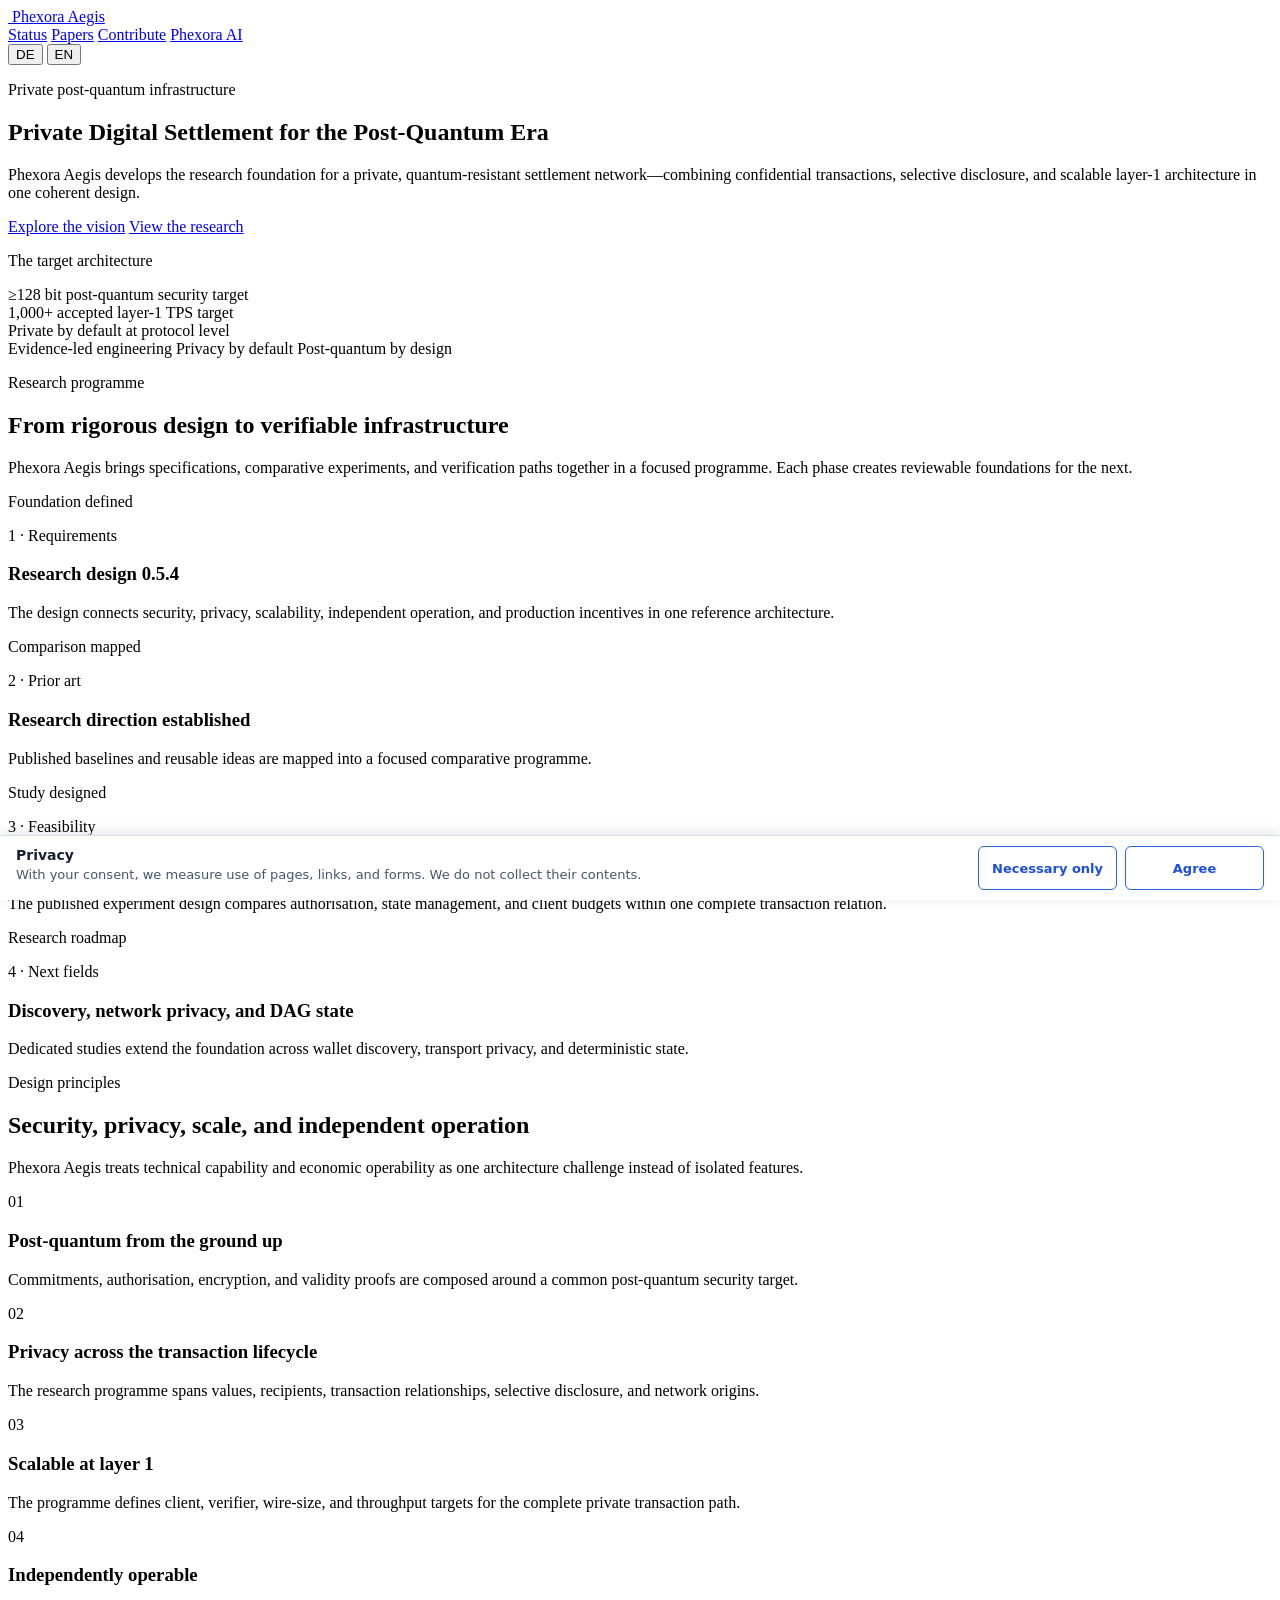
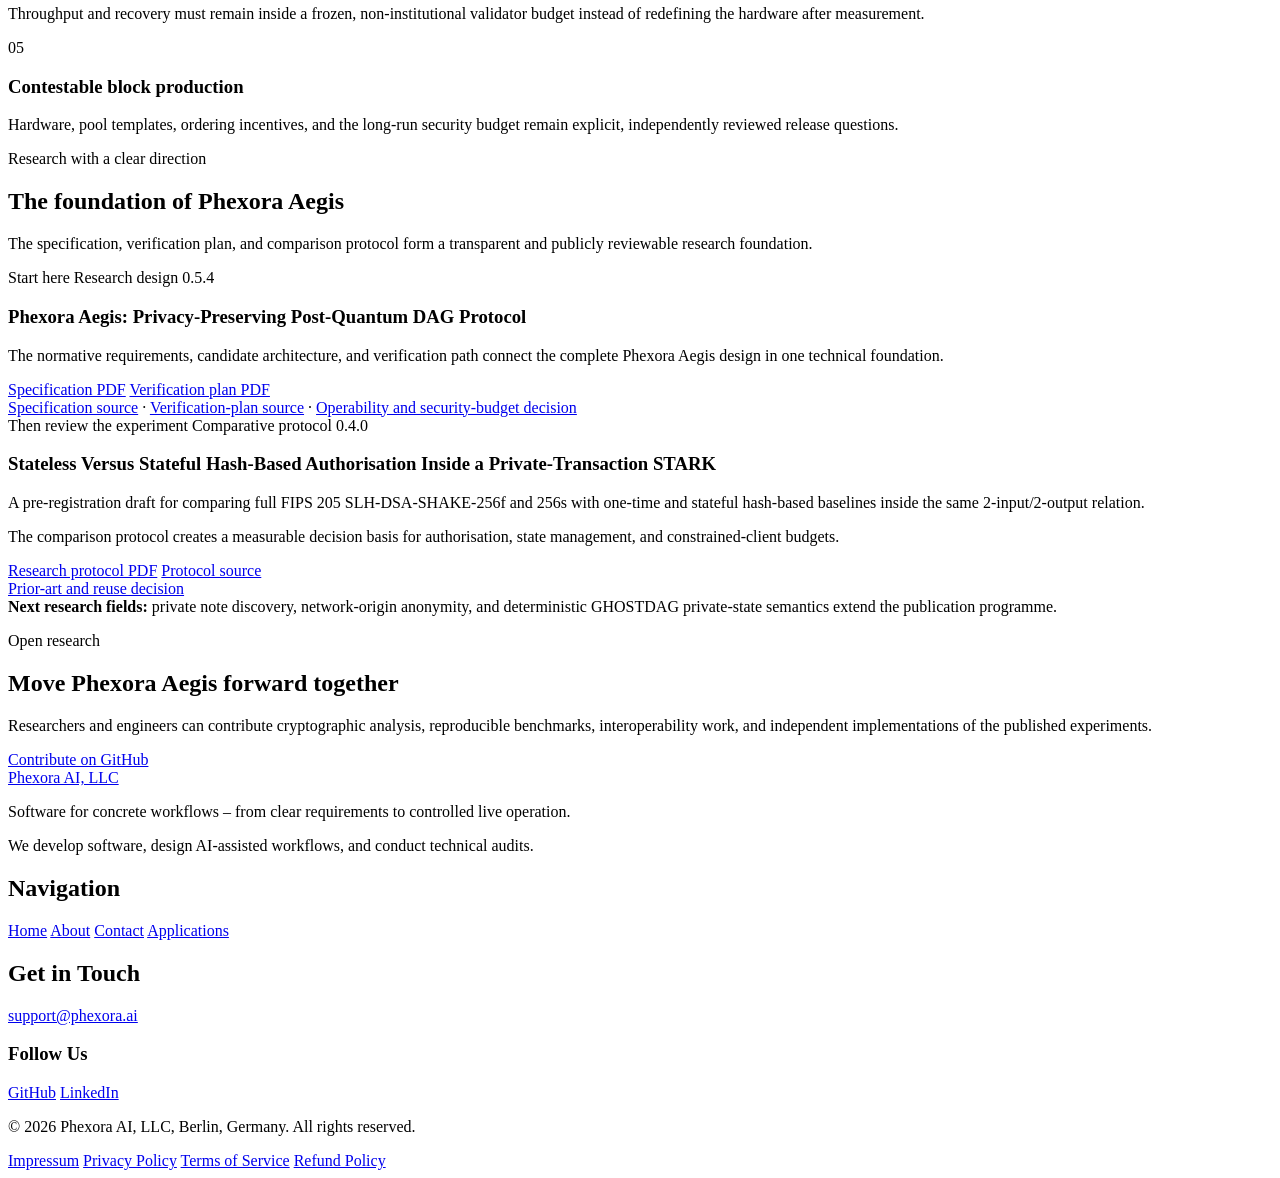
==== index.html @ d05abacc "feat(brand): rebrand research site to Phexora Aegis" ====
<!DOCTYPE html>
<html lang="en">
<head>
    <meta charset="UTF-8">
    <meta name="viewport" content="width=device-width, initial-scale=1.0">
    <meta name="description" content="Phexora Aegis develops the research foundation for private, post-quantum digital settlement with protocol-level privacy and scalable layer-1 architecture." data-i18n-content="home.metaDescription">
    <meta name="keywords" content="post-quantum, cryptography, zero-knowledge, privacy, STARK, GHOSTDAG">
    <meta name="author" content="Phexora AI">
    <title data-i18n="home.metaTitle">Phexora Aegis | Private Settlement for the Post-Quantum Era</title>
    <link rel="stylesheet" href="assets/css/style.css">
    <link rel="icon" type="image/svg+xml" href="assets/images/favicon.svg">
    <script src="assets/js/site-i18n.js" defer></script>
<script data-phexora-site-analytics="fc176b863055461690a4295c0f5f9d89">(function(){
const c={"endpoint":"https://phexorasitebuilder.phexora.ai/api/website-integrations/events","siteId":"fc176b863055461690a4295c0f5f9d89","trackingKey":"2e312d2f5462689ae85f721354bc5e1feb1964d117fce1aa24e7ab45f58d84e2"};
const consentKey='phexora-cookie-consent';
const sessionKey='phexora-website-session';
const attributionKey='phexora-website-attribution';
const attributionFields=['campaign','experiment_id','fbclid','gclid','msclkid','utm_campaign','utm_content','utm_medium','utm_source','utm_term'];
const consentVersion='1.0';
const externalConsentOwner=()=>typeof window.PHEXORA_ANALYTICS_ALLOWED==='boolean';
const exactKeys=(value,expected)=>Object.keys(value).sort().join(',')===expected;
const readStoredConsent=()=>{
  try{
    const raw=localStorage.getItem(consentKey);
    if(!raw)return null;
    const record=JSON.parse(raw);
    const preferences=record&&record.preferences;
    const valid=record&&typeof record==='object'&&!Array.isArray(record)
      &&exactKeys(record,'preferences,timestamp,version')
      &&record.version===consentVersion
      &&typeof record.timestamp==='string'&&!Number.isNaN(Date.parse(record.timestamp))
      &&preferences&&typeof preferences==='object'&&!Array.isArray(preferences)
      &&exactKeys(preferences,'analytics,functional,marketing,necessary')
      &&preferences.necessary===true
      &&['analytics','functional','marketing','necessary'].every(key=>typeof preferences[key]==='boolean');
    if(valid)return preferences.analytics;
    localStorage.removeItem(consentKey);
  }catch(error){return null}
  return null;
};
const allowed=()=>externalConsentOwner()?window.PHEXORA_ANALYTICS_ALLOWED===true:readStoredConsent()===true;
const id=()=>crypto.randomUUID?crypto.randomUUID():Date.now()+'-'+Math.random().toString(16).slice(2);
let memorySession='';
let memoryAttribution=null;
const session=()=>{
  if(memorySession)return memorySession;
  try{memorySession=sessionStorage.getItem(sessionKey)||''}catch(error){memorySession=''}
  if(!memorySession){
    memorySession=id();
    try{sessionStorage.setItem(sessionKey,memorySession)}catch(error){}
  }
  return memorySession;
};
const clearSession=()=>{
  memorySession='';
  memoryAttribution=null;
  try{sessionStorage.removeItem(sessionKey);sessionStorage.removeItem(attributionKey)}catch(error){}
};
const sessionAttribution=()=>{
  if(memoryAttribution!==null)return memoryAttribution;
  let stored={};
  try{
    const raw=sessionStorage.getItem(attributionKey);
    const parsed=raw?JSON.parse(raw):{};
    const valid=parsed&&typeof parsed==='object'&&!Array.isArray(parsed)
      &&Object.keys(parsed).every(key=>attributionFields.includes(key)&&typeof parsed[key]==='string'&&parsed[key].length>0&&parsed[key].length<=200);
    if(valid)stored=parsed;else sessionStorage.removeItem(attributionKey);
  }catch(error){stored={}}
  if(Object.keys(stored).length===0){
    const params=new URLSearchParams(location.search);
    const current={};
    attributionFields.forEach(key=>{
      const value=(params.get(key)||'').trim().slice(0,200);
      if(value)current[key]=value;
    });
    if(Object.keys(current).length>0){
      stored=current;
      try{sessionStorage.setItem(attributionKey,JSON.stringify(stored))}catch(error){}
    }
  }
  memoryAttribution=stored;
  return stored;
};
const eventAttribution=additional=>Object.assign({},sessionAttribution(),additional||{});
window.phexoraTrack=function(type,properties,additionalAttribution){
  if(!allowed())return false;
  fetch(c.endpoint,{method:'POST',mode:'no-cors',headers:{'Content-Type':'text/plain;charset=UTF-8'},body:JSON.stringify({site_id:c.siteId,tracking_key:c.trackingKey,event_id:id(),event_type:type,occurred_at:new Date().toISOString(),session_id:session(),page_url:location.href,referrer:document.referrer||'',attribution:eventAttribution(additionalAttribution),properties:properties||{}}),keepalive:true});
  return true;
};
let pageTracked=false;
const start=()=>{if(!pageTracked&&window.phexoraTrack('page_view',{}))pageTracked=true};
const labels=String(document.documentElement.lang||'').toLowerCase().startsWith('de')?{
  title:'Datenschutz',
  text:'Mit deiner Zustimmung messen wir die Nutzung von Seiten, Links und Formularen. Inhalte werden nicht erfasst.',
  reject:'Nur notwendige',
  accept:'Zustimmen',
  settings:'Cookie-Einstellungen',
  storageError:'Die Auswahl konnte nicht gespeichert werden. Analytics bleibt deaktiviert.'
}:{
  title:'Privacy',
  text:'With your consent, we measure use of pages, links, and forms. We do not collect their contents.',
  reject:'Necessary only',
  accept:'Agree',
  settings:'Cookie settings',
  storageError:'Your choice could not be saved. Analytics remains disabled.'
};
const elementId=value=>`phexora-${value}-${c.siteId}`;
const removeElement=value=>document.getElementById(elementId(value))?.remove();
const ensureStyles=()=>{
  if(document.getElementById(elementId('consent-style')))return;
  const style=document.createElement('style');
  style.id=elementId('consent-style');
  style.textContent='.phexora-consent{position:fixed;z-index:2147483647;font-family:system-ui,-apple-system,BlinkMacSystemFont,"Segoe UI",sans-serif;color:#172033}.phexora-consent-banner{left:0;right:0;bottom:0;padding:10px 16px;border-top:1px solid #d7deea;background:#fff;box-shadow:0 -2px 12px rgba(15,23,42,.12)}.phexora-consent-content{max-width:1280px;margin:0 auto;display:flex;align-items:center;justify-content:space-between;gap:18px}.phexora-consent-copy{min-width:0}.phexora-consent-title{display:block;margin:0 0 3px;font-size:14px}.phexora-consent-text{margin:0;font-size:13px;line-height:1.4;color:#475569}.phexora-consent-actions{display:grid;grid-template-columns:1fr 1fr;gap:8px;flex:0 0 auto}.phexora-consent button{min-height:44px;padding:8px 13px;border:1px solid #2563eb;border-radius:6px;background:#fff;color:#1d4ed8;font:inherit;font-size:13px;font-weight:600;cursor:pointer}.phexora-consent button:hover{background:#eff6ff}.phexora-consent-accept,.phexora-consent-reject{min-width:132px}.phexora-consent-status{margin:4px 0 0;color:#b91c1c;font-size:12px}.phexora-consent-settings{position:static!important;min-height:24px!important;padding:0!important;margin:0 0 0 10px!important;border:0!important;background:transparent!important;color:inherit!important;box-shadow:none!important;font-size:inherit!important;font-weight:inherit!important;text-decoration:underline}.phexora-consent-settings:hover{background:transparent!important;text-decoration:none}@media(max-width:700px){.phexora-consent-banner{max-height:45vh;overflow-y:auto;padding:9px 10px}.phexora-consent-content{display:block}.phexora-consent-title{display:none}.phexora-consent-text{font-size:12px;line-height:1.35}.phexora-consent-actions{margin-top:8px}.phexora-consent-actions button{width:100%;min-width:0;padding:7px 8px}}';
  document.head.appendChild(style);
};
const consentRecord=analytics=>({preferences:{necessary:true,functional:false,analytics,marketing:false},timestamp:new Date().toISOString(),version:consentVersion});
const renderSettingsButton=()=>{
  if(externalConsentOwner()||document.getElementById(elementId('consent-settings')))return;
  ensureStyles();
  const button=document.createElement('button');
  button.id=elementId('consent-settings');
  button.type='button';
  button.className='phexora-consent phexora-consent-settings';
  button.textContent=labels.settings;
  button.addEventListener('click',()=>{button.remove();renderBanner()});
  const settingsHost=document.querySelector('.footer-legal-links, footer .legal:last-of-type, footer')||document.body;
  settingsHost.appendChild(button);
};
const saveConsent=(analytics,status)=>{
  const record=consentRecord(analytics);
  try{localStorage.setItem(consentKey,JSON.stringify(record))}catch(error){status.textContent=labels.storageError;return false}
  if(!analytics)clearSession();
  window.dispatchEvent(new CustomEvent('cookieConsentUpdated',{detail:record}));
  removeElement('consent-banner');
  renderSettingsButton();
  return true;
};
function renderBanner(){
  if(externalConsentOwner()||document.getElementById(elementId('consent-banner')))return;
  ensureStyles();
  const banner=document.createElement('section');
  banner.id=elementId('consent-banner');
  banner.className='phexora-consent phexora-consent-banner';
  banner.setAttribute('role','dialog');
  banner.setAttribute('aria-label',labels.title);
  const title=document.createElement('strong');
  title.className='phexora-consent-title';
  title.textContent=labels.title;
  const text=document.createElement('p');
  text.className='phexora-consent-text';
  text.textContent=labels.text;
  const copy=document.createElement('div');
  copy.className='phexora-consent-copy';
  const status=document.createElement('p');
  status.className='phexora-consent-status';
  status.setAttribute('role','status');
  const actions=document.createElement('div');
  actions.className='phexora-consent-actions';
  const reject=document.createElement('button');
  reject.type='button';
  reject.className='phexora-consent-reject';
  reject.textContent=labels.reject;
  reject.addEventListener('click',()=>saveConsent(false,status));
  const accept=document.createElement('button');
  accept.type='button';
  accept.className='phexora-consent-accept';
  accept.textContent=labels.accept;
  accept.addEventListener('click',()=>saveConsent(true,status));
  actions.append(reject,accept);
  copy.append(title,text,status);
  const content=document.createElement('div');
  content.className='phexora-consent-content';
  content.append(copy,actions);
  banner.append(content);
  document.body.appendChild(banner);
}
const initializeConsentUi=()=>{
  if(externalConsentOwner()){
    if(!allowed())clearSession();
    return;
  }
  const storedConsent=readStoredConsent();
  if(storedConsent!==true)clearSession();
  if(storedConsent===null)renderBanner();else renderSettingsButton();
};
window.addEventListener('cookieConsentUpdated',()=>{if(allowed())start();else clearSession()});
window.addEventListener('openCookiePreferences',()=>{if(!externalConsentOwner()){removeElement('consent-settings');renderBanner()}});
window.phexoraSetAnalyticsConsent=enabled=>{
  if(typeof enabled!=='boolean')throw new TypeError('Analytics consent must be boolean');
  const status=document.createElement('span');
  return saveConsent(enabled,status);
};
const semanticCtaName=eventTarget=>{
  if(!(eventTarget instanceof Element))return '';
  const explicit=eventTarget.closest('[data-phexora-event]');
  if(explicit&&!explicit.closest('.phexora-consent'))return explicit.dataset.phexoraEvent||'';
  const link=eventTarget.closest('a[href]');
  if(!link||link.closest('.phexora-consent'))return '';
  const href=link.getAttribute('href')||'';
  if(/^mailto:/i.test(href))return 'contact_email';
  if(/^tel:/i.test(href))return 'contact_phone';
  let destination;
  try{destination=new URL(href,location.href)}catch(error){return ''}
  const intent=(destination.pathname+' '+destination.hash).toLowerCase();
  if(/(^|[\/#_-])(book|booking|schedule|appointment|termin|calendly)([\/#_-]|$)/.test(intent))return 'booking';
  if(/(^|[\/#_-])(contact|kontakt)([\/#_-]|$)/.test(intent))return 'contact';
  if(/(^|[\/#_-])(checkout|buy|purchase|order|kaufen|bestellen)([\/#_-]|$)/.test(intent))return 'checkout';
  if(/(^|[\/#_-])(signup|sign-up|register|registrieren)([\/#_-]|$)/.test(intent))return 'signup';
  if(/(^|[\/#_-])(pricing|plans|preise|tarife)([\/#_-]|$)/.test(intent))return 'pricing';
  if(/(^|[\/#_-])(demo|beratung)([\/#_-]|$)/.test(intent))return 'demo';
  return '';
};
const destinationAttribution=eventTarget=>{
  if(!(eventTarget instanceof Element))return {};
  const link=eventTarget.closest('a[href]');
  if(!link||link.closest('.phexora-consent'))return {};
  let destination;
  try{destination=new URL(link.getAttribute('href')||'',location.href)}catch(error){return {}}
  const attribution={};
  attributionFields.forEach(key=>{
    const value=(destination.searchParams.get(key)||'').trim().slice(0,200);
    if(value)attribution[key]=value;
  });
  return attribution;
};
document.addEventListener('click',event=>{
  const name=semanticCtaName(event.target);
  if(name)window.phexoraTrack('cta_click',{name},destinationAttribution(event.target));
});
document.addEventListener('focusin',event=>{
  const form=event.target instanceof Element?event.target.form:null;
  if(form&&!form.dataset.phexoraStarted&&window.phexoraTrack('form_start',{form:form.id||'form'}))form.dataset.phexoraStarted='1';
});
document.addEventListener('submit',event=>window.phexoraTrack('form_submit',{form:event.target.id||'form'}));
if(allowed())start();
if(document.readyState==='loading')document.addEventListener('DOMContentLoaded',initializeConsentUi,{once:true});else initializeConsentUi();
})();</script>
</head>
<body>
    <header>
        <nav class="navbar" aria-label="Primary navigation" data-i18n-aria-label="common.primaryNavigation">
            <a class="nav-brand" href="#top" aria-label="Phexora Aegis research home" data-i18n-aria-label="common.researchHome">
                <img class="logo" src="assets/images/favicon.svg" alt="">
                <span class="brand-text">Phexora Aegis</span>
            </a>
            <div class="nav-actions">
                <div class="nav-links">
                    <a href="#status" data-i18n="common.status">Status</a>
                    <a href="#papers" data-i18n="common.papers">Papers</a>
                    <a href="#contribute" data-i18n="common.contribute">Contribute</a>
                    <a href="https://phexora.ai" target="_blank" rel="noopener">Phexora AI</a>
                </div>
                <div class="language-switcher" role="group" aria-label="Language selection" data-i18n-aria-label="common.languageSelection">
                    <button class="language-option" type="button" data-language="de" aria-label="Deutsch" aria-pressed="false">DE</button>
                    <button class="language-option" type="button" data-language="en" aria-label="English" aria-pressed="true">EN</button>
                </div>
            </div>
        </nav>
    </header>

    <main id="top">
        <section class="hero">
            <div class="hero-content">
                <p class="research-label" data-i18n="home.heroLabel">Private post-quantum infrastructure</p>
                <h1 data-i18n="home.heroTitle">Private Digital Settlement for the Post-Quantum Era</h1>
                <p class="subtitle" data-i18n="home.heroSubtitle">
                    Phexora Aegis develops the research foundation for a private, quantum-resistant
                    settlement network—combining confidential transactions, selective disclosure,
                    and scalable layer-1 architecture in one coherent design.
                </p>
                <div class="hero-actions">
                    <a href="#status" class="btn btn-primary" data-phexora-event="research_status_open" data-i18n="home.statusCta">Explore the vision</a>
                    <a href="#papers" class="btn btn-secondary" data-i18n="home.papersCta">View the research</a>
                </div>
                <p class="target-label" data-i18n="home.targetLabel">The target architecture</p>
                <div class="hero-stats" aria-label="Phexora Aegis architecture targets" data-i18n-aria-label="home.targetsAria">
                    <div class="hero-stat">
                        <span class="stat-value">≥128</span>
                        <span class="stat-desc" data-i18n="home.bitsTarget">bit post-quantum security target</span>
                    </div>
                    <div class="hero-stat">
                        <span class="stat-value" data-i18n="home.tpsValue">1,000+</span>
                        <span class="stat-desc" data-i18n="home.tpsTarget">accepted layer-1 TPS target</span>
                    </div>
                    <div class="hero-stat">
                        <span class="stat-value" data-i18n="home.privacyValue">Private</span>
                        <span class="stat-desc" data-i18n="home.transparentTarget">by default at protocol level</span>
                    </div>
                </div>
                <div class="hero-badges" aria-label="Phexora Aegis design principles" data-i18n-aria-label="home.boundariesAria">
                    <span class="badge" data-i18n="home.badgeEvidence">Evidence-led engineering</span>
                    <span class="badge" data-i18n="home.badgePrivacy">Privacy by default</span>
                    <span class="badge" data-i18n="home.badgeNoFallback">Post-quantum by design</span>
                </div>
            </div>
        </section>

        <section id="status" class="status-section">
            <div class="section-heading">
                <p class="section-kicker" data-i18n="home.statusKicker">Research programme</p>
                <h2 data-i18n="home.statusTitle">From rigorous design to verifiable infrastructure</h2>
                <p data-i18n="home.statusDescription">
                    Phexora Aegis brings specifications, comparative experiments, and verification
                    paths together in a focused programme. Each phase creates reviewable
                    foundations for the next.
                </p>
            </div>
            <div class="status-grid">
                <article class="status-card">
                    <span class="status-chip documented" data-i18n="home.status1Chip">Foundation defined</span>
                    <p class="status-step" data-i18n="home.status1Step">1 · Requirements</p>
                    <h3 data-i18n="home.status1Title">Research design 0.5.4</h3>
                    <p data-i18n="home.status1Description">The design connects security, privacy, scalability, independent operation, and production incentives in one reference architecture.</p>
                </article>
                <article class="status-card">
                    <span class="status-chip documented" data-i18n="home.status2Chip">Comparison mapped</span>
                    <p class="status-step" data-i18n="home.status2Step">2 · Prior art</p>
                    <h3 data-i18n="home.status2Title">Research direction established</h3>
                    <p data-i18n="home.status2Description">Published baselines and reusable ideas are mapped into a focused comparative programme.</p>
                </article>
                <article class="status-card">
                    <span class="status-chip designed" data-i18n="home.status3Chip">Study designed</span>
                    <p class="status-step" data-i18n="home.status3Step">3 · Feasibility</p>
                    <h3 data-i18n="home.status3Title">T305 comparison study</h3>
                    <p data-i18n="home.status3Description">The published experiment design compares authorisation, state management, and client budgets within one complete transaction relation.</p>
                </article>
                <article class="status-card">
                    <span class="status-chip roadmap" data-i18n="home.status4Chip">Research roadmap</span>
                    <p class="status-step" data-i18n="home.status4Step">4 · Next fields</p>
                    <h3 data-i18n="home.status4Title">Discovery, network privacy, and DAG state</h3>
                    <p data-i18n="home.status4Description">Dedicated studies extend the foundation across wallet discovery, transport privacy, and deterministic state.</p>
                </article>
            </div>
        </section>

        <section class="requirements-section">
            <div class="section-heading">
                <p class="section-kicker" data-i18n="home.requirementsKicker">Design principles</p>
                <h2 data-i18n="home.requirementsTitle">Security, privacy, scale, and independent operation</h2>
                <p data-i18n="home.requirementsDescription">Phexora Aegis treats technical capability and economic operability as one architecture challenge instead of isolated features.</p>
            </div>
            <div class="requirements-grid">
                <article class="requirement-card">
                    <span class="requirement-number">01</span>
                    <h3 data-i18n="home.requirement1Title">Post-quantum from the ground up</h3>
                    <p data-i18n="home.requirement1Description">Commitments, authorisation, encryption, and validity proofs are composed around a common post-quantum security target.</p>
                </article>
                <article class="requirement-card">
                    <span class="requirement-number">02</span>
                    <h3 data-i18n="home.requirement2Title">Privacy across the transaction lifecycle</h3>
                    <p data-i18n="home.requirement2Description">The research programme spans values, recipients, transaction relationships, selective disclosure, and network origins.</p>
                </article>
                <article class="requirement-card">
                    <span class="requirement-number">03</span>
                    <h3 data-i18n="home.requirement3Title">Scalable at layer 1</h3>
                    <p data-i18n="home.requirement3Description">The programme defines client, verifier, wire-size, and throughput targets for the complete private transaction path.</p>
                </article>
                <article class="requirement-card">
                    <span class="requirement-number">04</span>
                    <h3 data-i18n="home.requirement4Title">Independently operable</h3>
                    <p data-i18n="home.requirement4Description">Throughput and recovery must remain inside a frozen, non-institutional validator budget instead of redefining the hardware after measurement.</p>
                </article>
                <article class="requirement-card">
                    <span class="requirement-number">05</span>
                    <h3 data-i18n="home.requirement5Title">Contestable block production</h3>
                    <p data-i18n="home.requirement5Description">Hardware, pool templates, ordering incentives, and the long-run security budget remain explicit, independently reviewed release questions.</p>
                </article>
            </div>
        </section>

        <section id="papers" class="papers-section">
            <div class="section-heading section-heading-left">
                <p class="section-kicker" data-i18n="home.publicationKicker">Research with a clear direction</p>
                <h2 data-i18n="home.publicationTitle">The foundation of Phexora Aegis</h2>
                <p data-i18n="home.publicationDescription">The specification, verification plan, and comparison protocol form a transparent and publicly reviewable research foundation.</p>
            </div>

            <article class="paper-card">
                <div class="paper-header">
                    <span class="paper-order" data-i18n="home.paper1Order">Start here</span>
                    <span class="paper-status" data-i18n="home.paper1Status">Research design 0.5.4</span>
                </div>
                <h3 data-i18n="home.paper1Title">Phexora Aegis: Privacy-Preserving Post-Quantum DAG Protocol</h3>
                <p class="paper-abstract" data-i18n="home.paper1Abstract">The normative requirements, candidate architecture, and verification path connect the complete Phexora Aegis design in one technical foundation.</p>
                <div class="paper-links">
                    <a href="papers/zkprivacy/zkprivacy-quantum-spec-v1.pdf" class="btn btn-primary" target="_blank" rel="noopener" data-phexora-event="specification_pdf_open" data-i18n="home.specificationPdf">Specification PDF</a>
                    <a href="papers/zkprivacy/zkprivacy-verification-guide.pdf" class="btn btn-secondary" target="_blank" rel="noopener" data-phexora-event="verification_plan_pdf_open" data-i18n="home.verificationPdf">Verification plan PDF</a>
                </div>
                <div class="paper-source">
                    <a href="papers/zkprivacy/zkprivacy-quantum-spec-v1.md" data-i18n="home.specificationSource">Specification source</a>
                    <span class="separator" aria-hidden="true">·</span>
                    <a href="papers/zkprivacy/zkprivacy-verification-guide.md" data-i18n="home.verificationSource">Verification-plan source</a>
                    <span class="separator" aria-hidden="true">·</span>
                    <a href="papers/zkprivacy/decisions/decentralisation-operability-security-budget-decision.md" data-i18n="home.operabilityDecision">Operability and security-budget decision</a>
                </div>
            </article>

            <article class="paper-card">
                <div class="paper-header">
                    <span class="paper-order" data-i18n="home.paper2Order">Then review the experiment</span>
                    <span class="paper-status" data-i18n="home.paper2Status">Comparative protocol 0.4.0</span>
                </div>
                <h3 data-i18n="home.paper2Title">Stateless Versus Stateful Hash-Based Authorisation Inside a Private-Transaction STARK</h3>
                <p class="paper-abstract" data-i18n="home.paper2Abstract">
                    A pre-registration draft for comparing full FIPS 205
                    SLH-DSA-SHAKE-256f and 256s with one-time and stateful hash-based baselines
                    inside the same 2-input/2-output relation.
                </p>
                <p class="paper-status-note" data-i18n="home.paper2Note">The comparison protocol creates a measurable decision basis for authorisation, state management, and constrained-client budgets.</p>
                <div class="paper-links">
                    <a href="papers/zkprivacy/quantum-private-transaction-feasibility.pdf" class="btn btn-primary" target="_blank" rel="noopener" data-phexora-event="research_protocol_pdf_open" data-i18n="home.researchProtocolPdf">Research protocol PDF</a>
                    <a href="papers/zkprivacy/quantum-private-transaction-feasibility.md" class="btn btn-secondary" data-i18n="home.protocolSource">Protocol source</a>
                </div>
                <div class="paper-source">
                    <a href="papers/zkprivacy/decisions/t305-prior-art-decision.md" data-i18n="home.priorArtDecision">Prior-art and reuse decision</a>
                </div>
            </article>

            <div class="planning-note">
                <strong data-i18n="home.planningLabel">Next research fields:</strong>
                <span data-i18n="home.planningText">private note discovery, network-origin anonymity, and deterministic GHOSTDAG private-state semantics extend the publication programme.</span>
            </div>
        </section>

        <section id="contribute" class="cta-section">
            <p class="section-kicker" data-i18n="home.contributeKicker">Open research</p>
            <h2 data-i18n="home.contributeTitle">Move Phexora Aegis forward together</h2>
            <p data-i18n="home.contributeDescription">
                Researchers and engineers can contribute cryptographic analysis,
                reproducible benchmarks, interoperability work, and independent
                implementations of the published experiments.
            </p>
            <a href="https://github.com/des1re10/Phexora-Aegis" class="btn btn-primary" target="_blank" rel="noopener" data-phexora-event="github_contribution_open" data-i18n="home.contributeCta">Contribute on GitHub</a>
        </section>
    </main>

    <footer class="site-footer" role="contentinfo">
        <div class="footer-container">
            <div class="footer-main">
                <section class="footer-company" aria-labelledby="footer-company-name">
                    <a class="footer-company-link" href="https://phexora.ai" target="_blank" rel="noopener">
                        <span class="footer-title" id="footer-company-name">Phexora AI, LLC</span>
                    </a>
                    <p class="footer-tagline" data-i18n="common.companyTagline">Software for concrete workflows – from clear requirements to controlled live operation.</p>
                    <p class="footer-description" data-i18n="common.companyDescription">We develop software, design AI-assisted workflows, and conduct technical audits.</p>
                </section>
                <nav class="footer-column" aria-labelledby="footer-navigation-heading">
                    <h2 class="footer-heading" id="footer-navigation-heading" data-i18n="common.footerNavigation">Navigation</h2>
                    <a href="https://phexora.ai" target="_blank" rel="noopener" data-i18n="common.home">Home</a>
                    <a href="https://phexora.ai/about" target="_blank" rel="noopener" data-i18n="common.about">About</a>
                    <a href="https://phexora.ai/contact" target="_blank" rel="noopener" data-i18n="common.contact">Contact</a>
                    <a href="https://phexora.ai/applications" target="_blank" rel="noopener" data-i18n="common.applications">Applications</a>
                </nav>
                <section class="footer-column" aria-labelledby="footer-contact-heading">
                    <h2 class="footer-heading" id="footer-contact-heading" data-i18n="common.getInTouch">Get in Touch</h2>
                    <a href="mailto:support@phexora.ai">support@phexora.ai</a>
                    <h3 class="footer-social-heading" data-i18n="common.followUs">Follow Us</h3>
                    <div class="footer-social-links">
                        <a href="https://github.com/des1re10" target="_blank" rel="noopener">GitHub</a>
                        <a href="https://linkedin.com/company/phexora-ai-llc" target="_blank" rel="noopener">LinkedIn</a>
                    </div>
                </section>
            </div>
            <div class="footer-divider"></div>
            <div class="footer-bottom">
                <p class="footer-copyright" data-i18n="common.copyright">© 2026 Phexora AI, LLC, Berlin, Germany. All rights reserved.</p>
                <div class="footer-legal-links">
                    <a href="https://phexora.ai/impressum" target="_blank" rel="noopener" data-i18n="common.imprint">Impressum</a>
                    <a href="https://phexora.ai/privacy" target="_blank" rel="noopener" data-i18n="common.privacy">Privacy Policy</a>
                    <a href="https://phexora.ai/terms" target="_blank" rel="noopener" data-i18n="common.terms">Terms of Service</a>
                    <a href="https://phexora.ai/refund-policy" target="_blank" rel="noopener" data-i18n="common.refundPolicy">Refund Policy</a>
                </div>
            </div>
        </div>
    </footer>
</body>
</html>
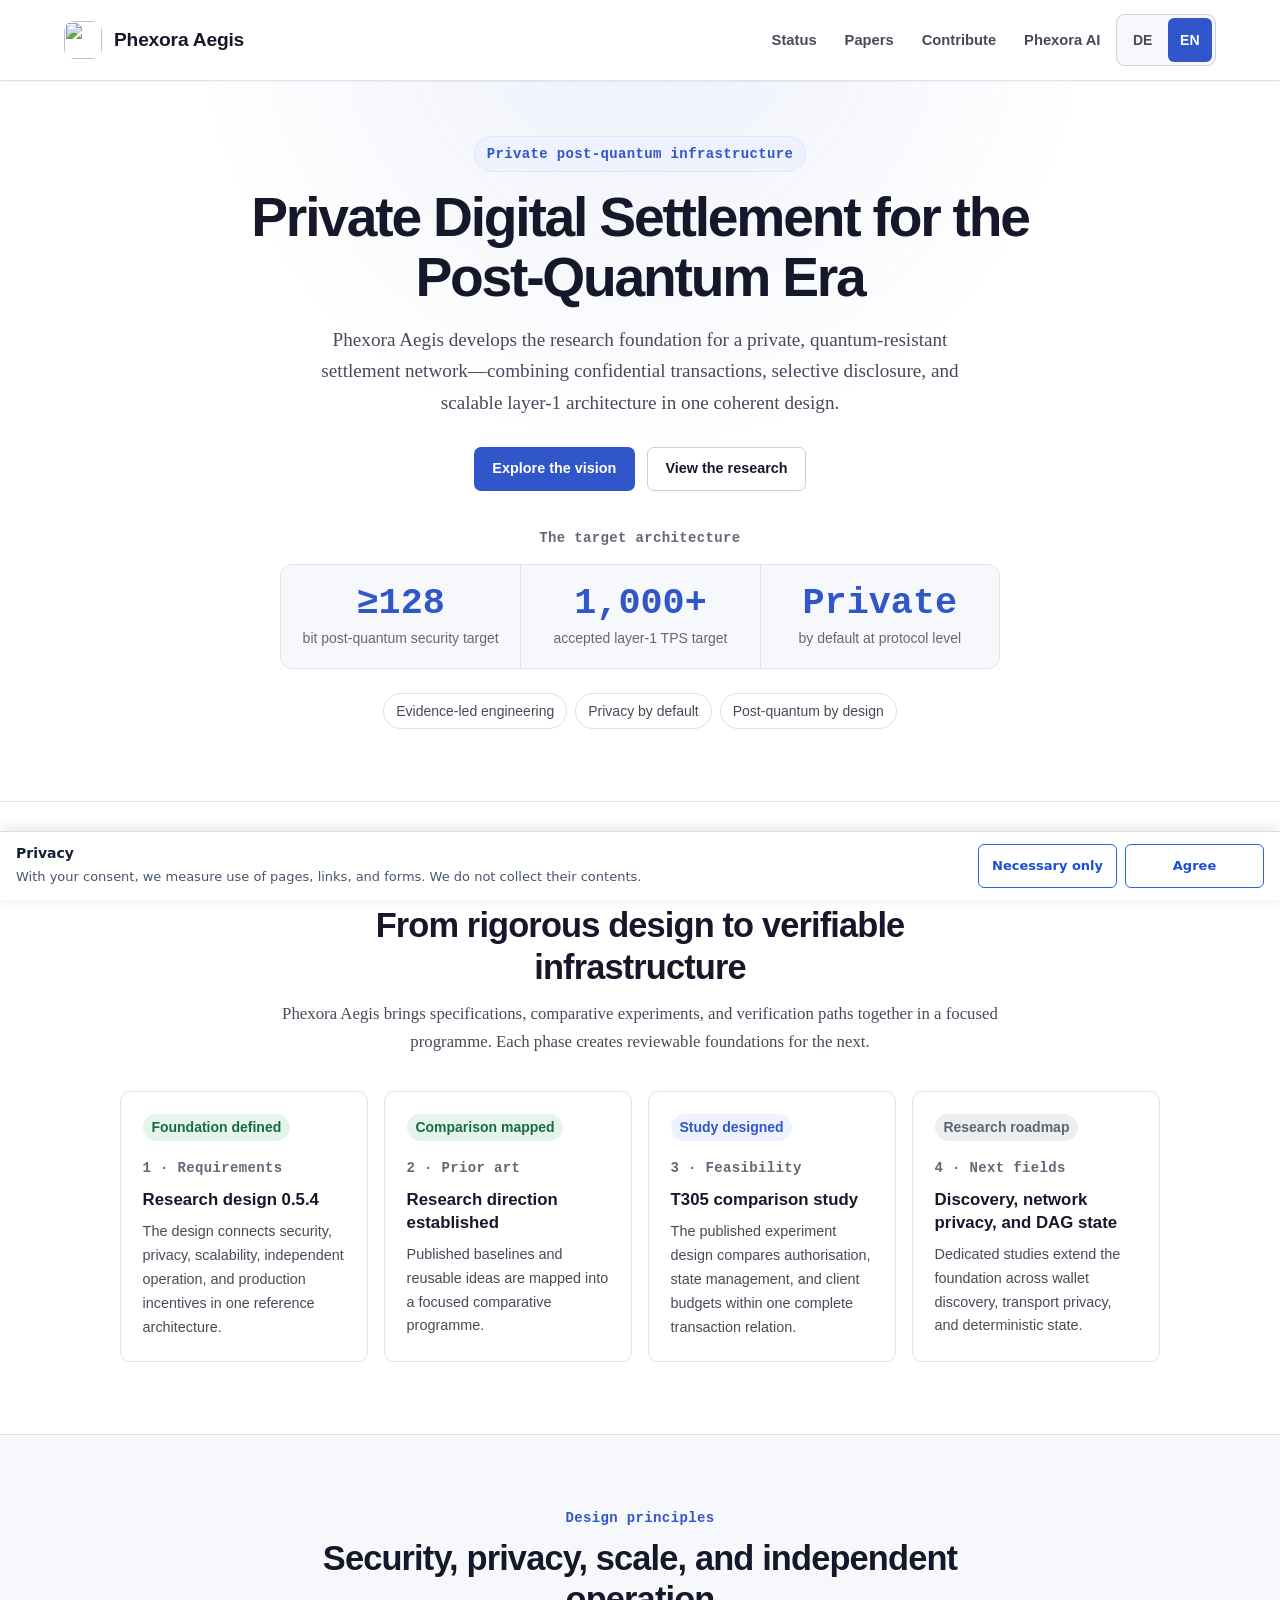
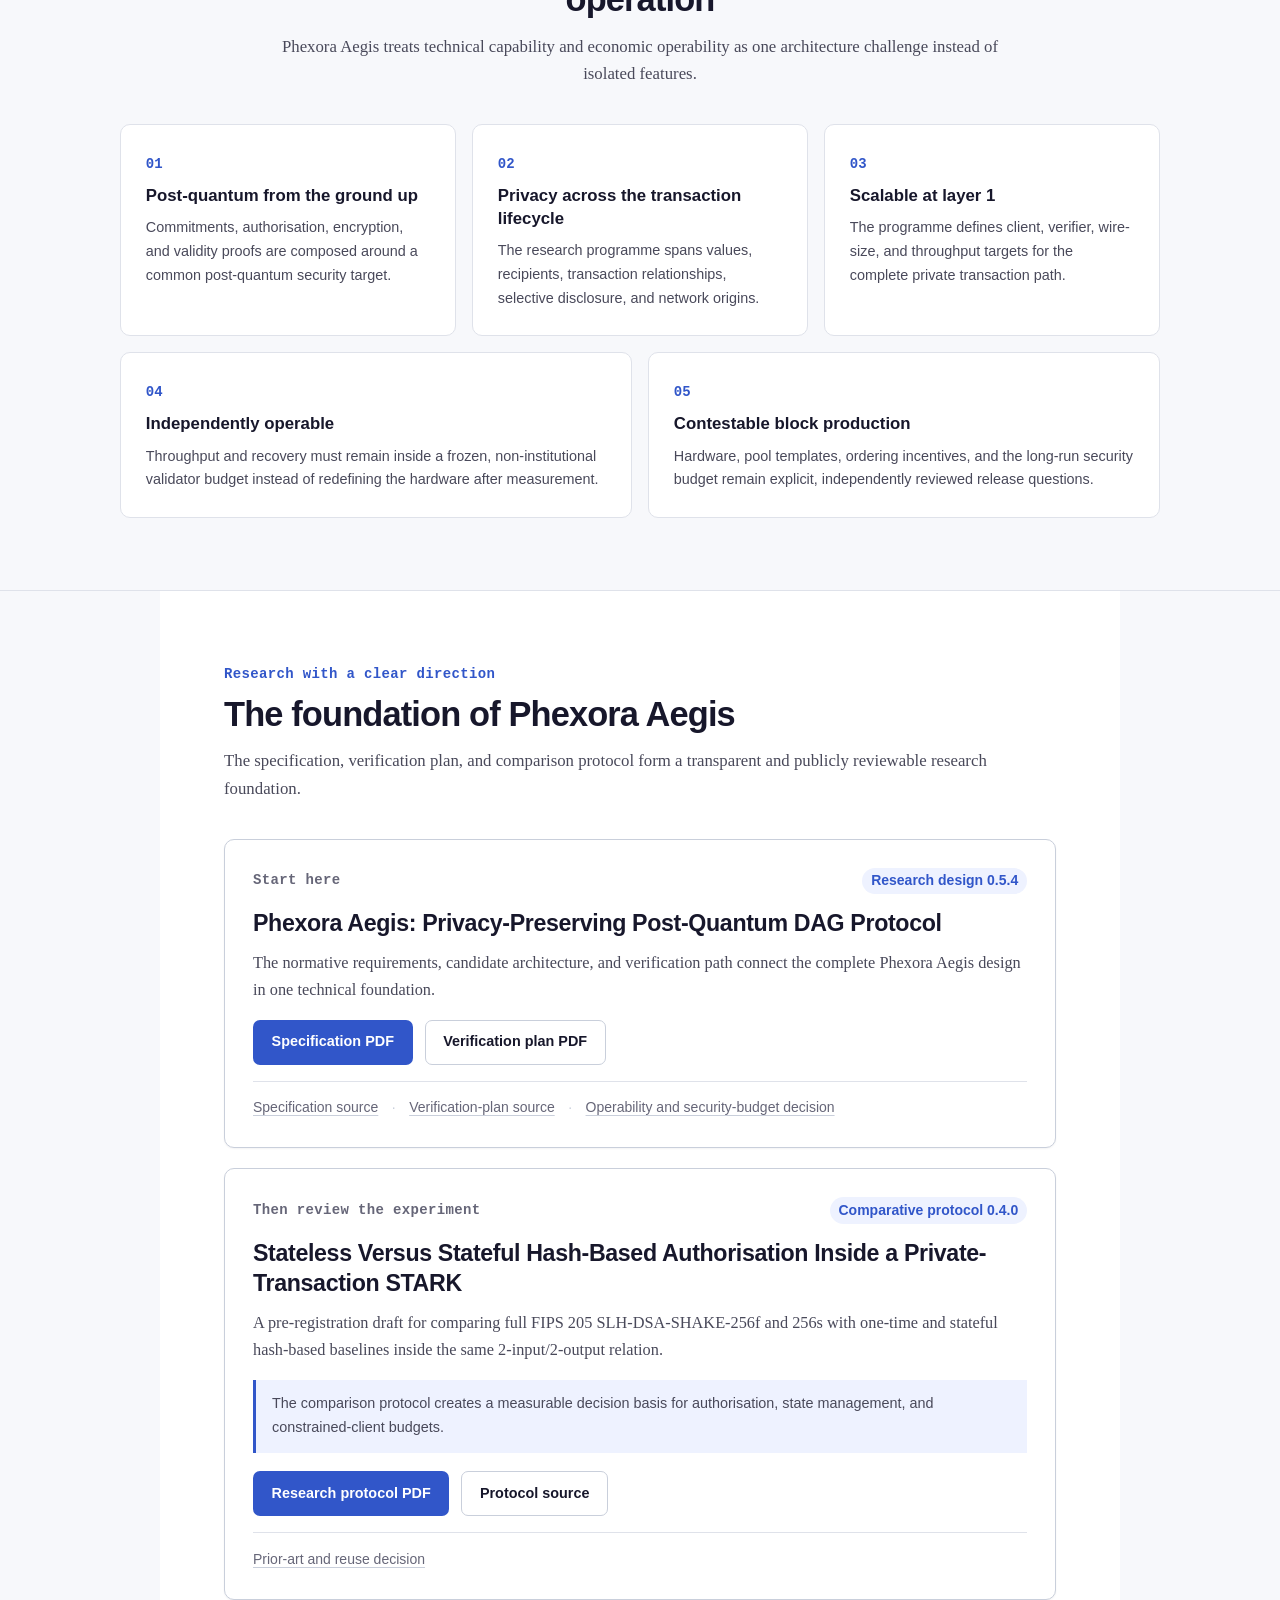
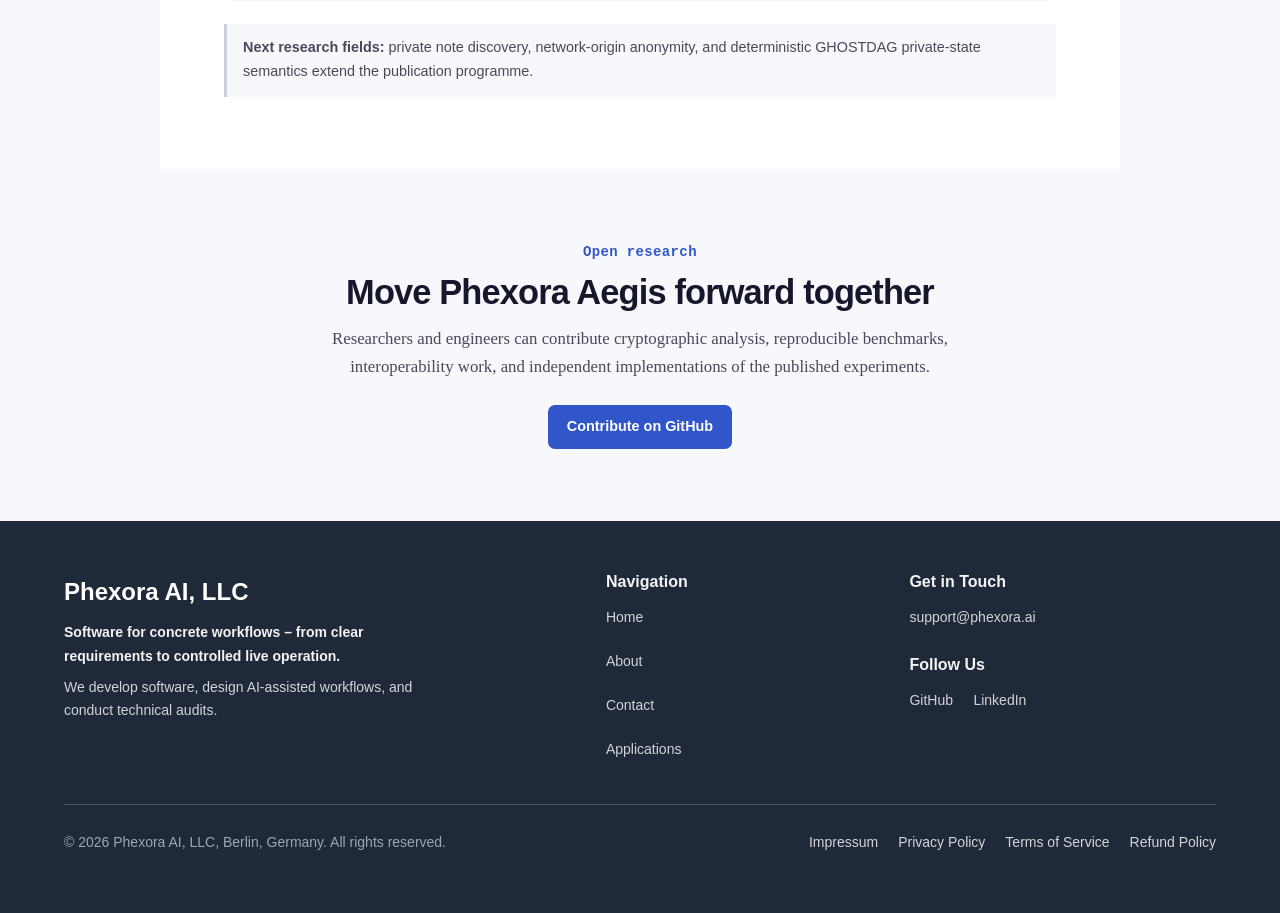
==== commit 7cdd556d: "fix(aegis): align local identity and repository links" ====
--- a/index.html
+++ b/index.html
@@ -430,7 +430,7 @@
                 reproducible benchmarks, interoperability work, and independent
                 implementations of the published experiments.
             </p>
-            <a href="https://github.com/des1re10/Phexora-Aegis" class="btn btn-primary" target="_blank" rel="noopener" data-phexora-event="github_contribution_open" data-i18n="home.contributeCta">Contribute on GitHub</a>
+            <a href="https://github.com/des1re10/Quantum" class="btn btn-primary" target="_blank" rel="noopener" data-phexora-event="github_contribution_open" data-i18n="home.contributeCta">Contribute on GitHub</a>
         </section>
     </main>
 
--- a/assets/css/style.css
+++ b/assets/css/style.css
@@ -0,0 +1,864 @@
+/* Phexora Aegis — static research landing page */
+
+:root {
+    --bg-primary: #ffffff;
+    --bg-secondary: #f7f8fb;
+    --bg-accent: #eef2ff;
+    --text-primary: #17172b;
+    --text-secondary: #49495a;
+    --text-muted: #666678;
+    --accent-primary: #3156c9;
+    --accent-dark: #203d99;
+    --accent-soft: #dfe7ff;
+    --border-color: #dfe2ea;
+    --border-strong: #c9cfdb;
+    --success: #176b45;
+    --neutral: #5d6472;
+    --focus-inner: #ffffff;
+    --focus-outer: #17172b;
+    --font-mono: "JetBrains Mono", "Fira Code", "Consolas", monospace;
+    --font-sans: "Inter", -apple-system, BlinkMacSystemFont, "Segoe UI", sans-serif;
+    --font-serif: "Crimson Pro", "Georgia", serif;
+    --shadow-sm: 0 1px 2px rgba(23, 23, 43, 0.05);
+    --shadow-md: 0 12px 28px rgba(23, 23, 43, 0.08);
+}
+
+* {
+    box-sizing: border-box;
+    margin: 0;
+    padding: 0;
+}
+
+html {
+    scroll-behavior: smooth;
+}
+
+body {
+    min-height: 100vh;
+    background: var(--bg-secondary);
+    color: var(--text-primary);
+    font-family: var(--font-sans);
+    line-height: 1.65;
+}
+
+section[id] {
+    scroll-margin-top: 5rem;
+}
+
+a:focus-visible {
+    outline: 3px solid var(--focus-inner);
+    outline-offset: 2px;
+    border-radius: 4px;
+    box-shadow: 0 0 0 7px var(--focus-outer);
+}
+
+.navbar {
+    position: fixed;
+    z-index: 1000;
+    top: 0;
+    display: flex;
+    align-items: center;
+    justify-content: space-between;
+    width: 100%;
+    padding: 0.85rem 5%;
+    border-bottom: 1px solid var(--border-color);
+    background: rgba(255, 255, 255, 0.96);
+    box-shadow: var(--shadow-sm);
+}
+
+.nav-brand {
+    display: inline-flex;
+    align-items: center;
+    gap: 0.75rem;
+    color: var(--text-primary);
+    text-decoration: none;
+}
+
+.logo {
+    flex: 0 0 auto;
+    width: 38px;
+    height: 38px;
+    border-radius: 10px;
+}
+
+.brand-text {
+    font-size: 1.2rem;
+    font-weight: 650;
+    letter-spacing: -0.01em;
+}
+
+.nav-actions {
+    display: flex;
+    align-items: center;
+    gap: 1rem;
+}
+
+.nav-links {
+    display: flex;
+    gap: 1.75rem;
+}
+
+.nav-links a {
+    display: inline-flex;
+    align-items: center;
+    min-height: 44px;
+    color: var(--text-secondary);
+    font-size: 0.92rem;
+    font-weight: 550;
+    text-decoration: none;
+    transition: color 0.2s ease;
+}
+
+.nav-links a:hover {
+    color: var(--accent-primary);
+}
+
+.nav-links a[aria-current="page"] {
+    color: var(--accent-primary);
+    text-decoration: underline;
+    text-decoration-thickness: 2px;
+    text-underline-offset: 0.35em;
+}
+
+.language-switcher {
+    display: inline-flex;
+    flex: 0 0 auto;
+    gap: 0.2rem;
+    padding: 0.2rem;
+    border: 1px solid var(--border-strong);
+    border-radius: 9px;
+    background: var(--bg-secondary);
+}
+
+.language-option {
+    min-width: 44px;
+    min-height: 44px;
+    padding: 0.35rem 0.55rem;
+    border: 0;
+    border-radius: 6px;
+    background: transparent;
+    color: var(--text-secondary);
+    font-family: var(--font-sans);
+    font-size: 0.875rem;
+    font-weight: 700;
+    cursor: pointer;
+}
+
+.language-option:hover {
+    color: var(--accent-primary);
+}
+
+.language-option.active {
+    background: var(--accent-primary);
+    color: white;
+}
+
+.language-option:focus-visible {
+    outline: 3px solid var(--focus-inner);
+    outline-offset: 2px;
+    box-shadow: 0 0 0 7px var(--focus-outer);
+}
+
+.hero {
+    padding: 8.5rem 5% 4.5rem;
+    border-bottom: 1px solid var(--border-color);
+    background:
+        radial-gradient(circle at 50% 0%, rgba(49, 86, 201, 0.09), transparent 44%),
+        var(--bg-primary);
+    text-align: center;
+}
+
+.hero-content {
+    max-width: 860px;
+    margin: 0 auto;
+}
+
+.research-label,
+.section-kicker,
+.target-label,
+.status-step,
+.paper-order {
+    color: var(--accent-primary);
+    font-family: var(--font-mono);
+    font-size: 0.875rem;
+    font-weight: 700;
+    letter-spacing: 0.025em;
+}
+
+.research-label {
+    display: inline-block;
+    margin-bottom: 1rem;
+    padding: 0.35rem 0.75rem;
+    border: 1px solid var(--accent-soft);
+    border-radius: 999px;
+    background: var(--bg-accent);
+}
+
+.hero h1 {
+    max-width: 780px;
+    margin: 0 auto 1rem;
+    font-size: clamp(2rem, 5vw, 3.45rem);
+    font-weight: 750;
+    letter-spacing: -0.04em;
+    line-height: 1.08;
+}
+
+.subtitle {
+    max-width: 690px;
+    margin: 0 auto 1.75rem;
+    color: var(--text-secondary);
+    font-family: var(--font-serif);
+    font-size: clamp(1.05rem, 2vw, 1.2rem);
+}
+
+.hero-actions,
+.paper-links {
+    display: flex;
+    flex-wrap: wrap;
+    gap: 0.75rem;
+}
+
+.hero-actions {
+    justify-content: center;
+    margin-bottom: 2.25rem;
+}
+
+.target-label {
+    margin-bottom: 0.85rem;
+    color: var(--text-muted);
+}
+
+.hero-stats {
+    display: grid;
+    grid-template-columns: repeat(3, minmax(0, 1fr));
+    max-width: 720px;
+    margin: 0 auto 1.5rem;
+    border: 1px solid var(--border-color);
+    border-radius: 12px;
+    background: var(--bg-secondary);
+}
+
+.hero-stat {
+    padding: 1.25rem 1rem;
+}
+
+.hero-stat + .hero-stat {
+    border-left: 1px solid var(--border-color);
+}
+
+.stat-value {
+    display: block;
+    color: var(--accent-primary);
+    font-family: var(--font-mono);
+    font-size: clamp(1.65rem, 4vw, 2.3rem);
+    font-weight: 750;
+    line-height: 1;
+}
+
+.stat-desc {
+    display: block;
+    margin-top: 0.45rem;
+    color: var(--text-muted);
+    font-size: 0.875rem;
+    line-height: 1.35;
+}
+
+.hero-badges {
+    display: flex;
+    flex-wrap: wrap;
+    justify-content: center;
+    gap: 0.5rem;
+}
+
+.badge {
+    padding: 0.35rem 0.75rem;
+    border: 1px solid var(--border-color);
+    border-radius: 999px;
+    background: white;
+    color: var(--text-secondary);
+    font-size: 0.875rem;
+}
+
+.status-section,
+.requirements-section,
+.papers-section,
+.cta-section {
+    padding: 4.5rem 5%;
+}
+
+.status-section,
+.papers-section {
+    background: var(--bg-primary);
+}
+
+.requirements-section {
+    border-top: 1px solid var(--border-color);
+    border-bottom: 1px solid var(--border-color);
+    background: var(--bg-secondary);
+}
+
+.section-heading {
+    max-width: 720px;
+    margin: 0 auto 2.25rem;
+    text-align: center;
+}
+
+.section-heading-left {
+    max-width: none;
+    text-align: left;
+}
+
+.section-kicker {
+    margin-bottom: 0.5rem;
+}
+
+.section-heading h2,
+.cta-section h2 {
+    margin-bottom: 0.75rem;
+    font-size: clamp(1.65rem, 3vw, 2.15rem);
+    letter-spacing: -0.025em;
+    line-height: 1.2;
+}
+
+.section-heading p:not(.section-kicker),
+.cta-section > p:not(.section-kicker) {
+    color: var(--text-secondary);
+    font-family: var(--font-serif);
+    font-size: 1.05rem;
+}
+
+.status-grid,
+.requirements-grid {
+    display: grid;
+    max-width: 1040px;
+    margin: 0 auto;
+    gap: 1rem;
+}
+
+.status-grid {
+    grid-template-columns: repeat(4, minmax(0, 1fr));
+}
+
+.requirements-grid {
+    display: flex;
+    flex-wrap: wrap;
+}
+
+.requirements-grid > .requirement-card {
+    flex: 1 1 280px;
+}
+
+.status-card,
+.requirement-card {
+    border: 1px solid var(--border-color);
+    border-radius: 10px;
+    background: white;
+}
+
+.status-card {
+    padding: 1.35rem;
+}
+
+.status-card h3,
+.requirement-card h3 {
+    margin: 0.55rem 0;
+    font-size: 1.05rem;
+    line-height: 1.35;
+}
+
+.status-card p:last-child,
+.requirement-card p {
+    color: var(--text-secondary);
+    font-size: 0.9rem;
+}
+
+.status-chip,
+.paper-status {
+    display: inline-block;
+    padding: 0.22rem 0.55rem;
+    border-radius: 999px;
+    font-size: 0.875rem;
+    font-weight: 700;
+    line-height: 1.4;
+}
+
+.status-chip.documented {
+    background: #e5f5ec;
+    color: var(--success);
+}
+
+.status-chip.designed {
+    background: var(--bg-accent);
+    color: var(--accent-primary);
+}
+
+.status-chip.roadmap {
+    background: #eceef2;
+    color: var(--neutral);
+}
+
+.status-step {
+    margin-top: 1rem;
+    color: var(--text-muted);
+    font-size: 0.875rem;
+}
+
+.requirement-card {
+    position: relative;
+    overflow: hidden;
+    padding: 1.55rem;
+}
+
+.requirement-number {
+    color: var(--accent-primary);
+    font-family: var(--font-mono);
+    font-size: 0.875rem;
+    font-weight: 700;
+}
+
+.papers-section {
+    max-width: 960px;
+    margin: 0 auto;
+}
+
+.paper-card {
+    margin-bottom: 1.25rem;
+    padding: 1.75rem;
+    border: 1px solid var(--border-strong);
+    border-radius: 10px;
+    background: var(--bg-primary);
+    box-shadow: var(--shadow-sm);
+}
+
+.paper-header {
+    display: flex;
+    align-items: center;
+    justify-content: space-between;
+    gap: 0.75rem;
+    margin-bottom: 0.85rem;
+}
+
+.paper-order {
+    color: var(--text-muted);
+}
+
+.paper-status {
+    background: var(--bg-accent);
+    color: var(--accent-primary);
+}
+
+.paper-card h3 {
+    margin-bottom: 0.75rem;
+    font-size: clamp(1.2rem, 3vw, 1.45rem);
+    letter-spacing: -0.015em;
+    line-height: 1.3;
+}
+
+.paper-abstract {
+    margin-bottom: 1rem;
+    color: var(--text-secondary);
+    font-family: var(--font-serif);
+    font-size: 1.02rem;
+}
+
+.paper-status-note,
+.planning-note {
+    margin-bottom: 1.15rem;
+    padding: 0.8rem 1rem;
+    border-left: 3px solid var(--accent-primary);
+    background: var(--bg-accent);
+    color: var(--text-secondary);
+    font-size: 0.9rem;
+}
+
+.paper-source {
+    margin-top: 1rem;
+    padding-top: 0.9rem;
+    border-top: 1px solid var(--border-color);
+    font-size: 0.875rem;
+}
+
+.paper-source a {
+    color: var(--text-muted);
+    text-decoration-color: var(--border-strong);
+    text-underline-offset: 0.2em;
+}
+
+.paper-source a:hover {
+    color: var(--accent-primary);
+}
+
+.separator {
+    margin: 0 0.6rem;
+    color: var(--border-strong);
+}
+
+.planning-note {
+    margin: 1.5rem 0 0;
+    border-left-color: var(--border-strong);
+    background: var(--bg-secondary);
+}
+
+.btn {
+    display: inline-flex;
+    align-items: center;
+    justify-content: center;
+    min-height: 44px;
+    padding: 0.6rem 1.1rem;
+    border: 1px solid transparent;
+    border-radius: 7px;
+    font-size: 0.9rem;
+    font-weight: 650;
+    text-decoration: none;
+    transition: background-color 0.2s ease, border-color 0.2s ease, color 0.2s ease;
+}
+
+.btn-primary {
+    background: var(--accent-primary);
+    color: white;
+}
+
+.btn-primary:hover {
+    background: var(--accent-dark);
+}
+
+.btn-secondary {
+    border-color: var(--border-strong);
+    background: white;
+    color: var(--text-primary);
+}
+
+.btn-secondary:hover {
+    border-color: var(--accent-primary);
+    color: var(--accent-primary);
+}
+
+.cta-section {
+    max-width: 760px;
+    margin: 0 auto;
+    text-align: center;
+}
+
+.cta-section > p:not(.section-kicker) {
+    margin-bottom: 1.5rem;
+}
+
+.site-footer {
+    padding: 3rem 5%;
+    background: #1f2937;
+    color: white;
+}
+
+.footer-container {
+    max-width: 1152px;
+    margin: 0 auto;
+}
+
+.footer-main {
+    display: grid;
+    grid-template-columns: minmax(0, 1.45fr) minmax(150px, 0.75fr) minmax(190px, 0.9fr);
+    gap: 3rem;
+    align-items: start;
+}
+
+.footer-company {
+    max-width: 360px;
+}
+
+.footer-company-link {
+    display: inline-flex;
+    align-items: center;
+    min-height: 44px;
+    color: white;
+    text-decoration: none;
+}
+
+.footer-company-link:hover {
+    color: white;
+}
+
+.footer-title {
+    font-size: 1.5rem;
+    font-weight: 700;
+}
+
+.footer-tagline {
+    margin-top: 0.5rem;
+    color: #f3f4f6;
+    font-size: 0.875rem;
+    font-weight: 600;
+}
+
+.footer-description {
+    margin-top: 0.5rem;
+    color: #d1d5db;
+    font-size: 0.875rem;
+}
+
+.footer-column {
+    display: flex;
+    align-items: flex-start;
+    flex-direction: column;
+}
+
+.footer-heading,
+.footer-social-heading {
+    color: #f3f4f6;
+    font-size: 1rem;
+    font-weight: 600;
+}
+
+.footer-social-heading {
+    margin-top: 0.75rem;
+}
+
+.footer-column a,
+.footer-social-links a,
+.footer-legal-links a {
+    display: inline-flex;
+    align-items: center;
+    min-width: 44px;
+    min-height: 44px;
+    color: #d1d5db;
+    font-size: 0.875rem;
+    text-decoration: none;
+}
+
+.footer-column a:hover,
+.footer-social-links a:hover,
+.footer-legal-links a:hover {
+    color: white;
+}
+
+.footer-social-links,
+.footer-legal-links {
+    display: flex;
+    flex-wrap: wrap;
+    gap: 1.25rem;
+}
+
+.footer-divider {
+    height: 1px;
+    margin: 2rem 0 1rem;
+    background: #4b5563;
+}
+
+.footer-bottom {
+    display: flex;
+    align-items: center;
+    justify-content: space-between;
+    gap: 1rem;
+}
+
+.footer-copyright {
+    color: #9ca6b4;
+    font-size: 0.875rem;
+}
+
+pre,
+code {
+    border-radius: 4px;
+    background: var(--bg-secondary);
+    font-family: var(--font-mono);
+}
+
+code {
+    padding: 0.15rem 0.35rem;
+    color: var(--accent-dark);
+    font-size: 0.875rem;
+}
+
+pre {
+    overflow-x: auto;
+    padding: 1rem;
+    border: 1px solid var(--border-color);
+    font-size: 0.875rem;
+}
+
+@media (max-width: 900px) {
+    .status-grid {
+        grid-template-columns: repeat(2, minmax(0, 1fr));
+    }
+}
+
+@media (max-width: 768px) {
+    .navbar {
+        position: static;
+        flex-wrap: wrap;
+        gap: 0.7rem;
+        padding: 0.75rem 5%;
+    }
+
+    .nav-actions {
+        display: flex;
+        width: 100%;
+        align-items: stretch;
+        flex-direction: column;
+        gap: 0.65rem;
+    }
+
+    .nav-links {
+        display: grid;
+        grid-template-columns: repeat(4, minmax(0, 1fr));
+        width: 100%;
+        gap: 0.25rem;
+    }
+
+    .nav-links a {
+        display: flex;
+        align-items: center;
+        justify-content: center;
+        min-height: 44px;
+        padding: 0.35rem;
+        text-align: center;
+    }
+
+    .language-switcher {
+        align-self: center;
+    }
+
+    .hero {
+        padding: 3.5rem 5%;
+    }
+
+    .status-section,
+    .requirements-section,
+    .papers-section,
+    .cta-section {
+        padding: 3.5rem 5%;
+    }
+
+    .requirements-grid {
+        display: grid;
+        grid-template-columns: 1fr;
+    }
+
+    .footer-main {
+        grid-template-columns: 1fr;
+        text-align: center;
+    }
+
+    .footer-company {
+        max-width: 520px;
+        margin: 0 auto;
+    }
+
+    .footer-company-link {
+        justify-content: center;
+    }
+
+    .footer-description {
+        margin: 0 auto;
+    }
+
+    .footer-column {
+        align-items: center;
+    }
+
+    .footer-social-links,
+    .footer-legal-links {
+        justify-content: center;
+    }
+
+    .footer-bottom {
+        flex-direction: column;
+        text-align: center;
+    }
+}
+
+@media (max-width: 560px) {
+    .nav-links {
+        grid-template-columns: repeat(2, minmax(0, 1fr));
+    }
+
+    .status-grid {
+        grid-template-columns: 1fr;
+    }
+
+    .hero-stats {
+        grid-template-columns: 1fr;
+    }
+
+    .hero-stat + .hero-stat {
+        border-top: 1px solid var(--border-color);
+        border-left: 0;
+    }
+
+    .hero-stat {
+        padding: 1rem;
+    }
+
+    .hero-actions,
+    .paper-links {
+        flex-direction: column;
+    }
+
+    .btn {
+        width: 100%;
+    }
+
+    .paper-card {
+        padding: 1.35rem;
+    }
+
+    .paper-header {
+        align-items: flex-start;
+        flex-direction: column;
+    }
+
+    .separator {
+        display: none;
+    }
+
+    .paper-source {
+        display: flex;
+        flex-direction: column;
+        gap: 0.55rem;
+    }
+
+    .footer-social-links,
+    .footer-legal-links {
+        column-gap: 1rem;
+        row-gap: 0.2rem;
+    }
+}
+
+@media (max-width: 360px) {
+    .stat-value {
+        font-size: clamp(1.1rem, 6vw, 1.35rem);
+    }
+}
+
+@media (prefers-reduced-motion: reduce) {
+    html {
+        scroll-behavior: auto;
+    }
+
+    *,
+    *::before,
+    *::after {
+        scroll-behavior: auto !important;
+        transition-duration: 0.01ms !important;
+        animation-duration: 0.01ms !important;
+        animation-iteration-count: 1 !important;
+    }
+}
+
+@media print {
+    .navbar,
+    .site-footer,
+    .cta-section {
+        display: none;
+    }
+
+    body,
+    .status-section,
+    .requirements-section,
+    .papers-section {
+        background: white;
+    }
+
+    .hero {
+        padding-top: 2rem;
+    }
+}
